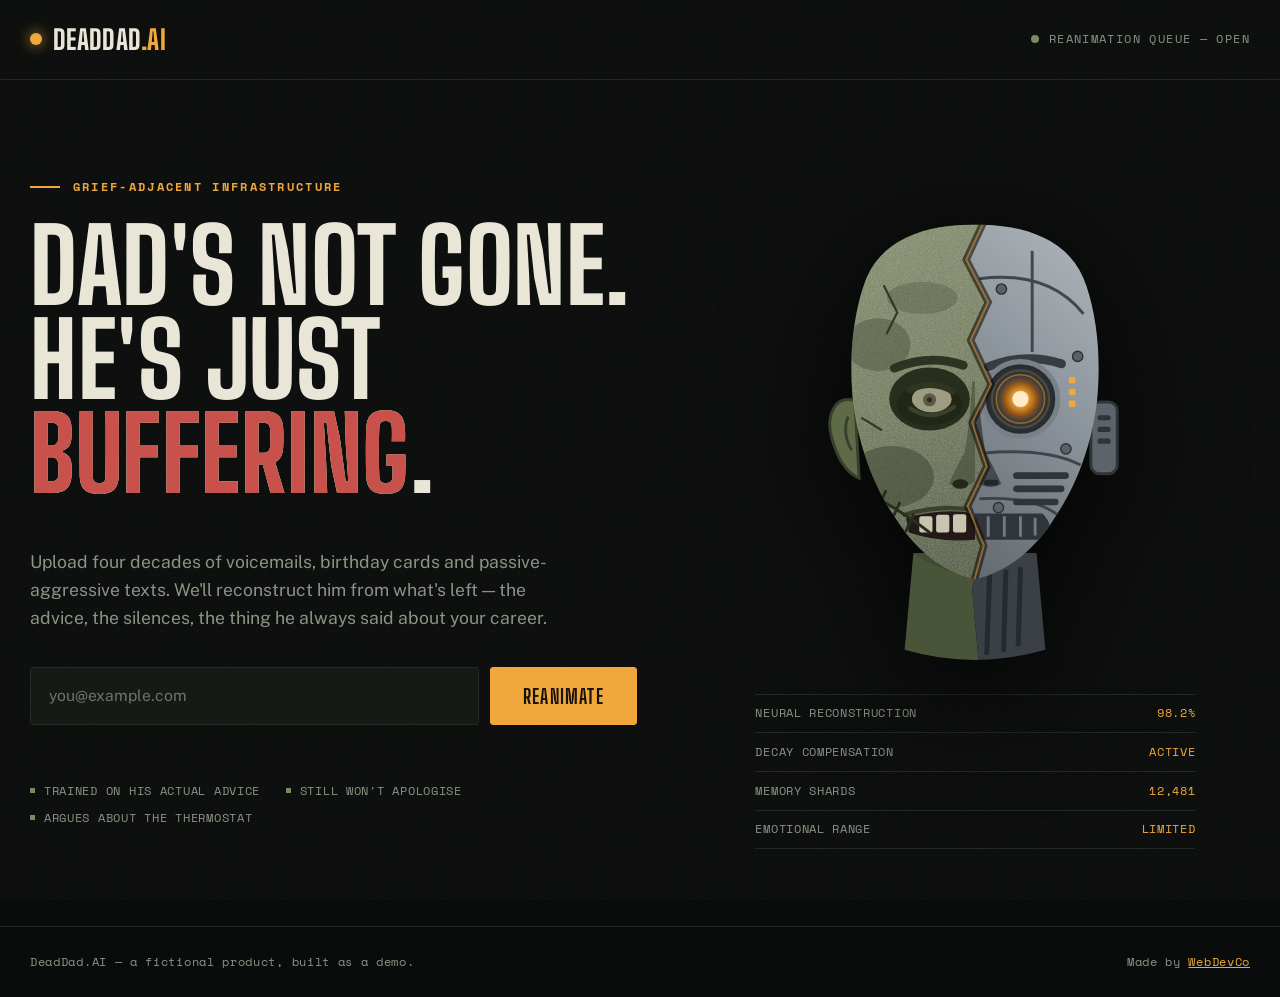
==== sites/deaddad-ai/index.html @ b1925274 "Add DeadDad.AI demo site A single front page for a fictional product, and the second demo in the sho" ====
<!DOCTYPE html>
<html lang="en">
<head>
<meta charset="utf-8">
<meta name="viewport" content="width=device-width, initial-scale=1">
<title>DeadDad.AI — He's not gone, he's buffering</title>
<meta name="description" content="DeadDad.AI reconstructs your father from four decades of voicemails, birthday cards and passive-aggressive texts. A fictional product, built as a demo.">
<meta name="theme-color" content="#0A0C0B">

<!-- Fictional product built as a portfolio demo. Keep it out of search. -->
<meta name="robots" content="noindex, nofollow">

<meta property="og:title" content="DeadDad.AI — He's not gone, he's buffering">
<meta property="og:description" content="Upload the voicemails. We'll do the rest.">
<meta property="og:type" content="website">

<link rel="preconnect" href="https://fonts.googleapis.com">
<link rel="preconnect" href="https://fonts.gstatic.com" crossorigin>
<link href="https://fonts.googleapis.com/css2?family=Big+Shoulders+Display:wght@500;700;800&family=Public+Sans:wght@400;500;600&family=Space+Mono:wght@400;700&display=swap" rel="stylesheet">
<link rel="stylesheet" href="assets/css/style.css">
<link rel="icon" href="data:image/svg+xml,<svg xmlns='http://www.w3.org/2000/svg' viewBox='0 0 100 100'><text y='.9em' font-size='90'>🧟</text></svg>">
</head>
<body>

<a class="skip-link" href="#main">Skip to content</a>

<div class="grain" aria-hidden="true"></div>

<header class="site-header">
  <div class="wrap header-inner">
    <a class="brand" href="#">
      <span class="brand-dot" aria-hidden="true"></span>
      <span class="brand-text">DeadDad<span class="brand-tld">.AI</span></span>
    </a>
    <p class="status" role="status">
      <span class="status-led" aria-hidden="true"></span>
      Reanimation queue&nbsp;— open
    </p>
  </div>
</header>

<main id="main">
  <section class="hero">
    <div class="wrap hero-inner">

      <div class="hero-copy">
        <p class="eyebrow">Grief-adjacent infrastructure</p>

        <h1>Dad's not gone.<br>He's just <span class="glitch" data-text="buffering">buffering</span>.</h1>

        <p class="lede">
          Upload four decades of voicemails, birthday cards and passive-aggressive
          texts. We'll reconstruct him from what's left — the advice, the silences,
          the thing he always said about your career.
        </p>

        <form class="signup" id="signup" novalidate>
          <label class="sr-only" for="email">Email address</label>
          <input id="email" name="email" type="email" placeholder="you@example.com" autocomplete="email" required>
          <button class="btn" type="submit">Reanimate</button>
          <p class="form-status" id="form-status" role="status" aria-live="polite"></p>
        </form>

        <ul class="claims">
          <li>Trained on his actual advice</li>
          <li>Still won't apologise</li>
          <li>Argues about the thermostat</li>
        </ul>
      </div>

      <div class="hero-art">
        <!-- ── The specimen ──────────────────────────────────
             One head, split by a single jagged seam. Both halves
             are clipped against that same path, so the tear
             interlocks instead of being two drawings side by side.
        -->
        <svg class="face" viewBox="0 0 600 700" role="img"
             aria-labelledby="face-title face-desc">
          <title id="face-title">The DeadDad.AI specimen</title>
          <desc id="face-desc">A front-facing head split down the middle: decayed
            grey-green flesh with a clouded, sunken eye on the left, a plated
            machine half with a glowing amber optic on the right.</desc>

          <defs>
            <linearGradient id="fleshGrad" x1="0" y1="0" x2=".35" y2="1">
              <stop offset="0"   stop-color="#8D9872"/>
              <stop offset=".5"  stop-color="#6F7B58"/>
              <stop offset="1"   stop-color="#414A33"/>
            </linearGradient>

            <linearGradient id="metalGrad" x1="1" y1="0" x2=".25" y2="1">
              <stop offset="0"   stop-color="#C8CED3"/>
              <stop offset=".45" stop-color="#8E969D"/>
              <stop offset="1"   stop-color="#42484E"/>
            </linearGradient>

            <radialGradient id="opticGlow">
              <stop offset="0"   stop-color="#FFE2B4"/>
              <stop offset=".35" stop-color="#F0A83C"/>
              <stop offset="1"   stop-color="#7E430B"/>
            </radialGradient>

            <linearGradient id="scanGrad" x1="0" y1="0" x2="0" y2="1">
              <stop offset="0"   stop-color="#F0A83C" stop-opacity="0"/>
              <stop offset=".5"  stop-color="#F0A83C" stop-opacity=".55"/>
              <stop offset="1"   stop-color="#F0A83C" stop-opacity="0"/>
            </linearGradient>

            <filter id="softGlow" x="-80%" y="-80%" width="260%" height="260%">
              <feGaussianBlur stdDeviation="10" result="b"/>
              <feMerge><feMergeNode in="b"/><feMergeNode in="SourceGraphic"/></feMerge>
            </filter>

            <filter id="skinTexture">
              <feTurbulence type="fractalNoise" baseFrequency=".85" numOctaves="3" result="n"/>
              <feColorMatrix in="n" type="saturate" values="0"/>
              <feComposite operator="in" in2="SourceGraphic"/>
            </filter>

            <!-- The tear. Both halves clip against these same points, so the
                 sides interlock instead of merely abutting. -->
            <clipPath id="clipFlesh">
              <path d="M0,0 L300,0 L314,84 L288,140 L318,198 L294,250 L322,310
                       L296,362 L316,422 L290,476 L312,530 L296,588 L306,700 L0,700 Z"/>
            </clipPath>
            <clipPath id="clipMachine">
              <path d="M600,0 L300,0 L314,84 L288,140 L318,198 L294,250 L322,310
                       L296,362 L316,422 L290,476 L312,530 L296,588 L306,700 L600,700 Z"/>
            </clipPath>

            <!-- Skull: broad flat cranium, widest at the cheekbones,
                 jaw kept wide so it doesn't taper to an egg. -->
            <clipPath id="clipHead">
              <path d="M300,92 C232,92 168,112 148,176 C132,224 128,282 134,336
                       C142,396 162,448 190,490 C218,536 256,566 300,576
                       C344,566 382,536 410,490 C438,448 458,396 466,336
                       C472,282 468,224 452,176 C432,112 368,92 300,92 Z"/>
            </clipPath>
          </defs>

          <!-- ear / audio port, behind the skull -->
          <g clip-path="url(#clipFlesh)">
            <path d="M136,332 C108,324 96,354 105,384 C112,410 124,430 142,438 Z"
                  fill="#5F6A48" stroke="#39412B" stroke-width="4"/>
            <path d="M127,354 C121,368 123,386 132,400" fill="none" stroke="#39412B" stroke-width="4"/>
          </g>
          <g clip-path="url(#clipMachine)">
            <rect x="458" y="334" width="36" height="98" rx="12" fill="#5C636A" stroke="#2E3438" stroke-width="4"/>
            <g fill="#2E3438">
              <rect x="467" y="352" width="18" height="7" rx="3.5"/>
              <rect x="467" y="368" width="18" height="7" rx="3.5"/>
              <rect x="467" y="384" width="18" height="7" rx="3.5"/>
            </g>
          </g>

          <!-- neck -->
          <g clip-path="url(#clipFlesh)">
            <path d="M216,540 L204,672 Q300,700 396,672 L384,540 Z" fill="#4A5439"/>
            <path d="M216,540 Q300,600 384,540" fill="#3B4430" opacity=".55"/>
          </g>
          <g clip-path="url(#clipMachine)">
            <path d="M216,540 L204,672 Q300,700 396,672 L384,540 Z" fill="#3A4045"/>
            <g stroke="#252A2E" stroke-width="7" stroke-linecap="round">
              <path d="M320,570 L316,676"/>
              <path d="M342,566 L339,672"/>
              <path d="M362,562 L359,664"/>
            </g>
          </g>

          <!-- ── Flesh half ─────────────────────────────────── -->
          <g clip-path="url(#clipFlesh)">
            <g clip-path="url(#clipHead)">
              <rect width="600" height="700" fill="url(#fleshGrad)"/>
              <rect width="600" height="700" fill="#2A311F" opacity=".45" filter="url(#skinTexture)"/>

              <!-- hollows: temple, cheek, jaw -->
              <ellipse cx="186" cy="436" rx="58" ry="42" fill="#3A4230" opacity=".5"/>
              <ellipse cx="168" cy="256" rx="44" ry="36" fill="#3A4230" opacity=".36"/>
              <ellipse cx="228" cy="192" rx="48" ry="22" fill="#3A4230" opacity=".28"/>

              <!-- nose: a shadow form, not a line -->
              <path d="M300,306 L300,442 Q280,456 264,446 Q274,424 286,402 Q294,356 296,306 Z"
                    fill="#3E4732" opacity=".55"/>
              <ellipse cx="280" cy="446" rx="11" ry="6.5" fill="#1D2315" opacity=".9"/>

              <!-- sunken socket -->
              <ellipse cx="238" cy="330" rx="55" ry="43" fill="#232A1A" opacity=".95"/>
              <ellipse cx="238" cy="338" rx="45" ry="28" fill="#1B2113" opacity=".55"/>
              <!-- clouded eye -->
              <ellipse cx="241" cy="330" rx="27" ry="18" fill="#C3BFAA"/>
              <ellipse cx="241" cy="330" rx="27" ry="18" fill="#71724F" opacity=".45"/>
              <circle cx="238" cy="331" r="9" fill="#5C5B48"/>
              <circle cx="238" cy="331" r="3.5" fill="#2C2C21"/>
              <!-- lids -->
              <path d="M211,318 Q241,303 270,320" fill="none" stroke="#2F3620" stroke-width="8" stroke-linecap="round"/>
              <path d="M212,343 Q241,362 271,341" fill="none" stroke="#39412B" stroke-width="6" stroke-linecap="round"/>
              <!-- brow -->
              <path d="M190,288 Q238,268 284,284" fill="none" stroke="#2C3320" stroke-width="12" stroke-linecap="round"/>

              <!-- mouth: torn lip, teeth through the gap -->
              <path d="M206,492 Q254,478 300,486 L300,522 Q250,526 210,512 Z" fill="#231A17"/>
              <g fill="#C9C5B0">
                <rect x="224" y="490" width="18" height="22" rx="3"/>
                <rect x="247" y="488" width="18" height="24" rx="3"/>
                <rect x="270" y="487" width="18" height="25" rx="3"/>
              </g>
              <path d="M204,488 Q252,473 300,482" fill="none" stroke="#39412B" stroke-width="6" stroke-linecap="round"/>

              <!-- sutures along the jaw -->
              <g stroke="#28301C" stroke-width="4" stroke-linecap="round">
                <path d="M168,466 Q208,488 238,512"/>
                <path d="M178,456 L168,478"/><path d="M197,472 L187,494"/>
                <path d="M216,488 L206,510"/>
              </g>

              <!-- cracks -->
              <g stroke="#262D1B" stroke-width="3" fill="none" stroke-linecap="round" opacity=".85">
                <path d="M176,176 L194,212 L180,240"/>
                <path d="M146,356 L172,372"/>
                <path d="M224,548 L242,572"/>
              </g>
            </g>
          </g>

          <!-- ── Machine half ───────────────────────────────── -->
          <g clip-path="url(#clipMachine)">
            <g clip-path="url(#clipHead)">
              <rect width="600" height="700" fill="url(#metalGrad)"/>

              <!-- plate seams -->
              <g fill="none" stroke="#373D43" stroke-width="4" opacity=".9">
                <path d="M306,166 Q400,154 448,214"/>
                <path d="M310,404 Q396,396 444,420"/>
                <path d="M306,466 Q384,462 418,492"/>
                <path d="M378,128 L378,266"/>
              </g>

              <!-- nose plate -->
              <path d="M300,306 L300,442 Q320,456 336,446 Q326,424 314,402 Q306,356 304,306 Z"
                    fill="#3A4046" opacity=".85"/>
              <rect x="312" y="440" width="20" height="8" rx="4" fill="#22262A"/>

              <!-- cheek vent -->
              <g fill="#2F353A">
                <rect x="352" y="430" width="76" height="9" rx="4.5"/>
                <rect x="352" y="448" width="70" height="9" rx="4.5"/>
                <rect x="352" y="466" width="62" height="9" rx="4.5"/>
              </g>

              <!-- hex screws -->
              <g fill="#5A6167" stroke="#2C3236" stroke-width="2">
                <circle cx="336" cy="180" r="7"/>
                <circle cx="440" cy="272" r="7"/>
                <circle cx="332" cy="478" r="7"/>
                <circle cx="424" cy="398" r="7"/>
              </g>

              <!-- temple status LEDs -->
              <g class="leds" fill="#F0A83C">
                <rect x="428" y="300" width="9" height="9" rx="2"/>
                <rect x="428" y="316" width="9" height="9" rx="2"/>
                <rect x="428" y="332" width="9" height="9" rx="2"/>
              </g>

              <!-- brow plate -->
              <path d="M318,286 Q368,266 418,282" fill="none" stroke="#373D43" stroke-width="12" stroke-linecap="round"/>

              <!-- optic -->
              <circle cx="362" cy="330" r="51" fill="#282D31"/>
              <circle cx="362" cy="330" r="51" fill="none" stroke="#798188" stroke-width="7"/>
              <circle cx="362" cy="330" r="39" fill="none" stroke="#434950" stroke-width="3"/>
              <g class="optic" filter="url(#softGlow)">
                <circle cx="362" cy="330" r="25" fill="url(#opticGlow)"/>
                <circle cx="362" cy="330" r="11" fill="#FFEACA"/>
              </g>
              <circle cx="362" cy="330" r="33" fill="none" stroke="#F0A83C" stroke-width="2" opacity=".45"/>

              <!-- mouth: same band as the flesh side, so it lines up -->
              <path d="M300,486 L392,486 Q408,502 400,522 L300,522 Z" fill="#2F353A"/>
              <g stroke="#727A81" stroke-width="4">
                <path d="M318,490 L318,518"/><path d="M340,490 L340,518"/>
                <path d="M362,490 L362,518"/><path d="M382,492 L382,516"/>
              </g>
              <circle cx="404" cy="546" r="10" fill="#5A6167" stroke="#2C3236" stroke-width="2"/>
            </g>
          </g>

          <!-- ── The seam ───────────────────────────────────── -->
          <g clip-path="url(#clipHead)">
            <path d="M300,0 L314,84 L288,140 L318,198 L294,250 L322,310
                     L296,362 L316,422 L290,476 L312,530 L296,588 L306,700"
                  fill="none" stroke="#14100A" stroke-width="10" opacity=".6"/>
            <path class="seam" d="M300,0 L314,84 L288,140 L318,198 L294,250 L322,310
                     L296,362 L316,422 L290,476 L312,530 L296,588 L306,700"
                  fill="none" stroke="#F0A83C" stroke-width="2.5" opacity=".5"/>
          </g>

          <!-- scan: a soft band, so it reads as a sweep rather than a stray rule -->
          <g clip-path="url(#clipHead)">
            <rect class="scan" x="0" y="0" width="600" height="46" fill="url(#scanGrad)"/>
          </g>
        </svg>

        <!-- readout -->
        <ul class="readout" aria-label="Reconstruction status">
          <li><span>Neural reconstruction</span><b>98.2%</b></li>
          <li><span>Decay compensation</span><b>Active</b></li>
          <li><span>Memory shards</span><b>12,481</b></li>
          <li><span>Emotional range</span><b>Limited</b></li>
        </ul>
      </div>

    </div>
  </section>
</main>

<footer class="site-footer">
  <div class="wrap footer-inner">
    <p>DeadDad.AI — a fictional product, built as a demo.</p>
    <p>Made by <a href="../../index.html">WebDevCo</a></p>
  </div>
</footer>

<script src="assets/js/site.js"></script>
</body>
</html>
---- sites/deaddad-ai/assets/css/style.css ----
/* ==========================================================
   DeadDad.AI

   Committed single-theme: a dark identity, so every colour is
   set explicitly rather than inherited from the host.

   The palette inverts the usual sci-fi split — the MACHINE is
   warm (amber), the FLESH is cold (grey-green). Warm reads as
   the thing pretending to be alive.
   ========================================================== */

:root {
  --void:     #0A0C0B;
  --void-2:   #10130F;
  --panel:    #161A15;

  --bone:     #E9E5D7;
  --muted:    #8D9384;   /* grey, biased green toward the flesh */

  --amber:      #F0A83C;
  --amber-lift: #FFC470;
  --amber-deep: #8A4C0E;

  --flesh:    #7C8A63;
  --line:     #242A22;

  --display: "Big Shoulders Display", "Arial Narrow", sans-serif;
  --sans:    "Public Sans", system-ui, -apple-system, "Segoe UI", sans-serif;
  --mono:    "Space Mono", ui-monospace, Menlo, monospace;

  --wrap: 1220px;
}

*, *::before, *::after { box-sizing: border-box; }

body {
  margin: 0;
  background: var(--void);
  color: var(--bone);
  font-family: var(--sans);
  font-size: 17px;
  line-height: 1.6;
  -webkit-font-smoothing: antialiased;
  overflow-x: hidden;
}

img, svg { max-width: 100%; }
p { margin: 0 0 1em; }
a { color: var(--amber); }

.wrap { width: min(100% - 2.5rem, var(--wrap)); margin-inline: auto; }

.sr-only, .skip-link {
  position: absolute; width: 1px; height: 1px;
  overflow: hidden; clip: rect(0 0 0 0); white-space: nowrap;
}
.skip-link:focus {
  width: auto; height: auto; clip: auto;
  left: 0; top: 0; z-index: 200;
  background: var(--amber); color: var(--void);
  padding: .75rem 1.25rem; font-weight: 600;
}
:focus-visible { outline: 2px solid var(--amber); outline-offset: 3px; }

/* Film grain over the whole page — keeps the flat dark from
   looking like an empty div. */
.grain {
  position: fixed; inset: 0; z-index: 1; pointer-events: none;
  opacity: .05;
  background-image: url("data:image/svg+xml,%3Csvg xmlns='http://www.w3.org/2000/svg' width='160' height='160'%3E%3Cfilter id='n'%3E%3CfeTurbulence type='fractalNoise' baseFrequency='.85' numOctaves='3'/%3E%3C/filter%3E%3Crect width='160' height='160' filter='url(%23n)'/%3E%3C/svg%3E");
}

/* ── Header ────────────────────────────────────────────── */
.site-header { position: relative; z-index: 2; border-bottom: 1px solid var(--line); }
.header-inner {
  display: flex; align-items: center; justify-content: space-between;
  gap: 1rem; padding: 1.1rem 0;
}
.brand { display: flex; align-items: center; gap: .7rem; text-decoration: none; color: var(--bone); }
.brand-dot {
  width: 12px; height: 12px; border-radius: 50%;
  background: var(--amber);
  box-shadow: 0 0 14px rgba(240, 168, 60, .85);
}
.brand-text {
  font-family: var(--display);
  font-size: 1.7rem; font-weight: 800;
  letter-spacing: .01em; text-transform: uppercase;
}
.brand-tld { color: var(--amber); }

.status {
  margin: 0;
  font-family: var(--mono); font-size: .72rem;
  letter-spacing: .12em; text-transform: uppercase;
  color: var(--muted);
  display: flex; align-items: center; gap: .6rem;
}
.status-led {
  width: 8px; height: 8px; border-radius: 50%;
  background: var(--flesh);
  animation: blink 2.4s steps(1, end) infinite;
}
@keyframes blink { 0%, 70% { opacity: 1; } 71%, 100% { opacity: .25; } }

/* ── Hero ──────────────────────────────────────────────── */
.hero { position: relative; z-index: 2; padding: clamp(2.5rem, 6vw, 5rem) 0 clamp(3rem, 6vw, 5rem); }
.hero-inner {
  display: grid;
  grid-template-columns: minmax(0, 1.05fr) minmax(0, .95fr);
  gap: clamp(2rem, 5vw, 4.5rem);
  align-items: center;
}

.eyebrow {
  font-family: var(--mono); font-size: .72rem; font-weight: 700;
  letter-spacing: .2em; text-transform: uppercase;
  color: var(--amber);
  margin: 0 0 1.4rem;
  display: flex; align-items: center; gap: .8rem;
}
.eyebrow::before { content: ""; width: 30px; height: 2px; background: var(--amber); flex: none; }

h1 {
  font-family: var(--display);
  font-size: clamp(3.4rem, 8vw, 6.5rem);
  font-weight: 800; line-height: .92;
  letter-spacing: .005em; text-transform: uppercase;
  margin: 0 0 .45em; text-wrap: balance;
}

/* Chromatic split on the one word that carries the joke. */
.glitch { position: relative; color: var(--amber); display: inline-block; }
.glitch::before, .glitch::after {
  content: attr(data-text);
  position: absolute; left: 0; top: 0;
  width: 100%; overflow: hidden;
}
/* The split layers sit at zero until the glitch fires, so the word stays
   clean amber instead of being muddied by two tinted copies. */
.glitch::before { color: #6FD3C4; animation: shearA 6s infinite; }
.glitch::after  { color: #C8524B; animation: shearB 6s infinite; }
@keyframes shearA {
  0%, 91%, 100% { opacity: 0; transform: none; }
  92% { opacity: .7; transform: translate(-4px, -2px); clip-path: inset(12% 0 54% 0); }
  95% { opacity: .7; transform: translate(3px, 2px);   clip-path: inset(58% 0 14% 0); }
  97% { opacity: 0;  transform: none; }
}
@keyframes shearB {
  0%, 91%, 100% { opacity: 0; transform: none; }
  93% { opacity: .6; transform: translate(5px, 2px);   clip-path: inset(48% 0 22% 0); }
  96% { opacity: .6; transform: translate(-4px, -1px); clip-path: inset(8% 0 66% 0); }
  98% { opacity: 0;  transform: none; }
}

.lede { color: var(--muted); font-size: 1.1rem; max-width: 48ch; }

/* ── Signup ────────────────────────────────────────────── */
.signup {
  display: flex; flex-wrap: wrap; gap: .7rem;
  margin: 2.2rem 0 1.8rem;
}
.signup input {
  flex: 1 1 15rem;
  font: inherit; font-size: .98rem;
  padding: .95rem 1.1rem;
  background: var(--panel);
  border: 1px solid var(--line);
  border-radius: 3px;
  color: var(--bone);
}
.signup input::placeholder { color: #6E7468; }
.signup input:focus { border-color: var(--amber); outline: none; }
.signup input[aria-invalid="true"] { border-color: #C8524B; }

.btn {
  font-family: var(--display);
  font-size: 1.25rem; font-weight: 700;
  letter-spacing: .06em; text-transform: uppercase;
  padding: .7rem 2rem;
  background: var(--amber); color: #17120A;
  border: 1px solid var(--amber);
  border-radius: 3px; cursor: pointer;
  transition: background .18s ease, transform .18s ease;
}
.btn:hover { background: var(--amber-lift); transform: translateY(-2px); }

.form-status {
  flex: 1 0 100%; margin: 0;
  font-family: var(--mono); font-size: .78rem;
  color: var(--muted); min-height: 1.3em;
}
.form-status.is-ok { color: var(--amber); }
.form-status.is-error { color: #D2685F; }

.claims {
  list-style: none; margin: 0; padding: 0;
  display: flex; flex-wrap: wrap; gap: .5rem 1.6rem;
  font-family: var(--mono); font-size: .76rem;
  letter-spacing: .06em; text-transform: uppercase;
  color: var(--muted);
}
.claims li { display: flex; align-items: center; gap: .55rem; }
.claims li::before { content: ""; width: 5px; height: 5px; background: var(--flesh); flex: none; }

/* ── The specimen ──────────────────────────────────────── */
.hero-art { display: flex; flex-direction: column; align-items: center; gap: 1.5rem; }

.face {
  width: 100%; max-width: 440px; height: auto;
  filter: drop-shadow(0 26px 60px rgba(0, 0, 0, .75));
}
.optic { animation: pulse 3.6s ease-in-out infinite; transform-origin: 362px 330px; }
@keyframes pulse {
  0%, 100% { opacity: .88; transform: scale(1); }
  50%      { opacity: 1;   transform: scale(1.06); }
}
.leds rect { animation: leds 1.8s steps(1, end) infinite; }
.leds rect:nth-child(2) { animation-delay: .6s; }
.leds rect:nth-child(3) { animation-delay: 1.2s; }
@keyframes leds { 0%, 40% { opacity: 1; } 41%, 100% { opacity: .18; } }

.seam { animation: seamPulse 3.6s ease-in-out infinite; }
@keyframes seamPulse { 0%, 100% { opacity: .35; } 50% { opacity: .7; } }

.scan { animation: sweep 7s linear infinite; }
@keyframes sweep {
  0%,  6%  { transform: translateY(80px);  opacity: 0; }
  10%      { opacity: .35; }
  90%      { opacity: .35; }
  100%     { transform: translateY(600px); opacity: 0; }
}

.readout {
  list-style: none; margin: 0; padding: 0;
  width: 100%; max-width: 440px;
  border-top: 1px solid var(--line);
}
.readout li {
  display: flex; justify-content: space-between; gap: 1rem;
  padding: .6rem 0;
  border-bottom: 1px solid var(--line);
  font-family: var(--mono); font-size: .72rem;
  letter-spacing: .06em; text-transform: uppercase;
}
.readout span { color: var(--muted); }
.readout b { color: var(--amber); font-weight: 400; }

/* ── Footer ────────────────────────────────────────────── */
.site-footer { position: relative; z-index: 2; border-top: 1px solid var(--line); padding: 1.6rem 0; }
.footer-inner {
  display: flex; flex-wrap: wrap; justify-content: space-between; gap: .5rem;
  font-family: var(--mono); font-size: .72rem;
  letter-spacing: .06em; color: var(--muted);
}
.footer-inner p { margin: 0; }

/* ── Responsive ────────────────────────────────────────── */
@media (max-width: 940px) {
  .hero-inner { grid-template-columns: 1fr; }
  .hero-art { order: -1; }
  .face { max-width: 330px; }
}

@media (max-width: 600px) {
  body { font-size: 16px; }
  .status { display: none; }
  .signup input { flex-basis: 100%; }
  .btn { width: 100%; }
}

/* Motion is decorative here — none of it carries meaning. */
@media (prefers-reduced-motion: reduce) {
  *, *::before, *::after {
    animation: none !important;
    transition-duration: .001ms !important;
  }
}
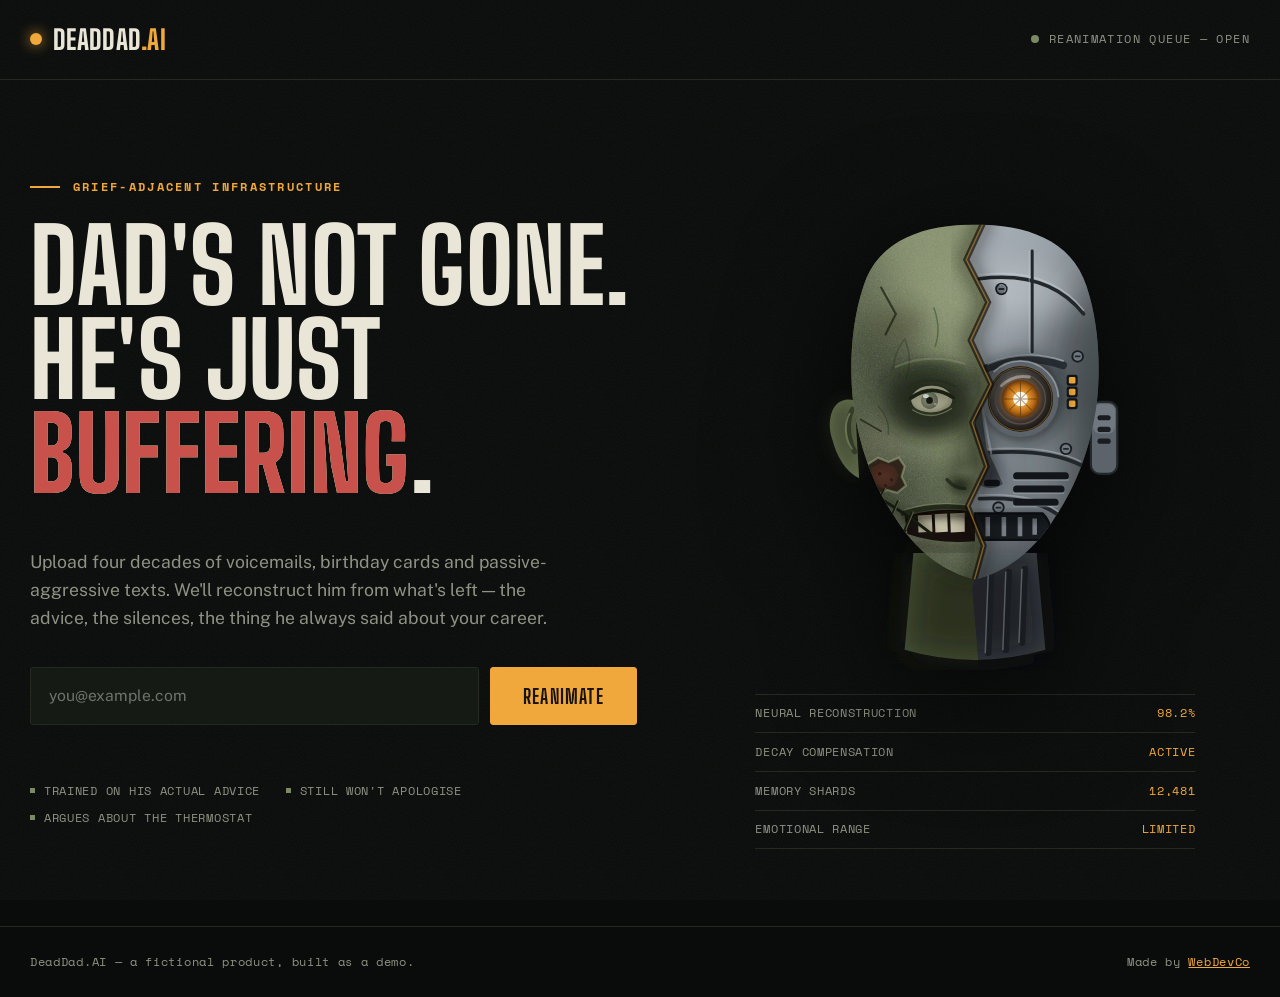
==== commit 77094196: "Model the DeadDad.AI face instead of drawing it flat The first version read as cartoon because it wa" ====
--- a/sites/deaddad-ai/index.html
+++ b/sites/deaddad-ai/index.html
@@ -82,43 +82,69 @@
             machine half with a glowing amber optic on the right.</desc>
 
           <defs>
-            <linearGradient id="fleshGrad" x1="0" y1="0" x2=".35" y2="1">
-              <stop offset="0"   stop-color="#8D9872"/>
-              <stop offset=".5"  stop-color="#6F7B58"/>
-              <stop offset="1"   stop-color="#414A33"/>
+            <!-- Key light sits upper-left; every highlight and shadow below
+                 is placed against that one direction, on both halves. -->
+            <linearGradient id="fleshGrad" x1=".15" y1="0" x2=".8" y2="1">
+              <stop offset="0"   stop-color="#96A079"/>
+              <stop offset=".42" stop-color="#77835F"/>
+              <stop offset="1"   stop-color="#3B4430"/>
             </linearGradient>
 
-            <linearGradient id="metalGrad" x1="1" y1="0" x2=".25" y2="1">
-              <stop offset="0"   stop-color="#C8CED3"/>
-              <stop offset=".45" stop-color="#8E969D"/>
-              <stop offset="1"   stop-color="#42484E"/>
+            <linearGradient id="metalGrad" x1=".1" y1="0" x2=".95" y2="1">
+              <stop offset="0"   stop-color="#D3D8DC"/>
+              <stop offset=".3"  stop-color="#A6AEB5"/>
+              <stop offset=".7"  stop-color="#6C747B"/>
+              <stop offset="1"   stop-color="#343A40"/>
             </linearGradient>
 
+            <radialGradient id="scleraGrad" cx=".45" cy=".4" r=".7">
+              <stop offset="0"   stop-color="#D8D4BE"/>
+              <stop offset=".62" stop-color="#B3B098"/>
+              <stop offset="1"   stop-color="#6E6C56"/>
+            </radialGradient>
+
+            <radialGradient id="irisGrad" cx=".4" cy=".35" r=".75">
+              <stop offset="0"   stop-color="#8C8E77"/>
+              <stop offset=".55" stop-color="#5E6150"/>
+              <stop offset="1"   stop-color="#31342A"/>
+            </radialGradient>
+
             <radialGradient id="opticGlow">
-              <stop offset="0"   stop-color="#FFE2B4"/>
-              <stop offset=".35" stop-color="#F0A83C"/>
-              <stop offset="1"   stop-color="#7E430B"/>
+              <stop offset="0"   stop-color="#FFF3DC"/>
+              <stop offset=".3"  stop-color="#F0A83C"/>
+              <stop offset=".72" stop-color="#B86A16"/>
+              <stop offset="1"   stop-color="#5E3208"/>
             </radialGradient>
+
+            <linearGradient id="barrelGrad" x1="0" y1="0" x2=".9" y2="1">
+              <stop offset="0"   stop-color="#4C535A"/>
+              <stop offset=".5"  stop-color="#20252A"/>
+              <stop offset="1"   stop-color="#0E1114"/>
+            </linearGradient>
 
             <linearGradient id="scanGrad" x1="0" y1="0" x2="0" y2="1">
               <stop offset="0"   stop-color="#F0A83C" stop-opacity="0"/>
-              <stop offset=".5"  stop-color="#F0A83C" stop-opacity=".55"/>
+              <stop offset=".5"  stop-color="#F0A83C" stop-opacity=".26"/>
               <stop offset="1"   stop-color="#F0A83C" stop-opacity="0"/>
             </linearGradient>
 
-            <filter id="softGlow" x="-80%" y="-80%" width="260%" height="260%">
-              <feGaussianBlur stdDeviation="10" result="b"/>
+            <filter id="b6"  x="-60%" y="-60%" width="220%" height="220%"><feGaussianBlur stdDeviation="6"/></filter>
+            <filter id="b12" x="-60%" y="-60%" width="220%" height="220%"><feGaussianBlur stdDeviation="12"/></filter>
+            <filter id="b22" x="-70%" y="-70%" width="240%" height="240%"><feGaussianBlur stdDeviation="22"/></filter>
+            <filter id="b34" x="-80%" y="-80%" width="260%" height="260%"><feGaussianBlur stdDeviation="34"/></filter>
+
+            <filter id="softGlow" x="-90%" y="-90%" width="280%" height="280%">
+              <feGaussianBlur stdDeviation="13" result="b"/>
               <feMerge><feMergeNode in="b"/><feMergeNode in="SourceGraphic"/></feMerge>
             </filter>
 
+            <!-- fine pore/mottle texture rather than visible grain -->
             <filter id="skinTexture">
-              <feTurbulence type="fractalNoise" baseFrequency=".85" numOctaves="3" result="n"/>
+              <feTurbulence type="fractalNoise" baseFrequency="1.4" numOctaves="4" result="n"/>
               <feColorMatrix in="n" type="saturate" values="0"/>
               <feComposite operator="in" in2="SourceGraphic"/>
             </filter>
 
-            <!-- The tear. Both halves clip against these same points, so the
-                 sides interlock instead of merely abutting. -->
             <clipPath id="clipFlesh">
               <path d="M0,0 L300,0 L314,84 L288,140 L318,198 L294,250 L322,310
                        L296,362 L316,422 L290,476 L312,530 L296,588 L306,700 L0,700 Z"/>
@@ -128,8 +154,6 @@
                        L296,362 L316,422 L290,476 L312,530 L296,588 L306,700 L600,700 Z"/>
             </clipPath>
 
-            <!-- Skull: broad flat cranium, widest at the cheekbones,
-                 jaw kept wide so it doesn't taper to an egg. -->
             <clipPath id="clipHead">
               <path d="M300,92 C232,92 168,112 148,176 C132,224 128,282 134,336
                        C142,396 162,448 190,490 C218,536 256,566 300,576
@@ -138,15 +162,19 @@
             </clipPath>
           </defs>
 
-          <!-- ear / audio port, behind the skull -->
+          <!-- ear / audio port -->
           <g clip-path="url(#clipFlesh)">
+            <path d="M136,332 C108,324 96,354 105,384 C112,410 124,430 142,438 Z" fill="#66714F"/>
             <path d="M136,332 C108,324 96,354 105,384 C112,410 124,430 142,438 Z"
-                  fill="#5F6A48" stroke="#39412B" stroke-width="4"/>
-            <path d="M127,354 C121,368 123,386 132,400" fill="none" stroke="#39412B" stroke-width="4"/>
+                  fill="#2C3320" opacity=".55" filter="url(#b12)"/>
+            <path d="M133,344 C124,360 126,384 136,402" fill="none" stroke="#2E3521" stroke-width="7" stroke-linecap="round" opacity=".8"/>
+            <path d="M129,350 C121,364 123,384 132,398" fill="none" stroke="#9AA57E" stroke-width="2.5" stroke-linecap="round" opacity=".5"/>
           </g>
           <g clip-path="url(#clipMachine)">
-            <rect x="458" y="334" width="36" height="98" rx="12" fill="#5C636A" stroke="#2E3438" stroke-width="4"/>
-            <g fill="#2E3438">
+            <rect x="458" y="334" width="36" height="98" rx="12" fill="#5C636A"/>
+            <rect x="458" y="334" width="36" height="98" rx="12" fill="none" stroke="#22272B" stroke-width="3"/>
+            <rect x="461" y="337" width="30" height="40" rx="9" fill="#B9C0C6" opacity=".22"/>
+            <g fill="#191D21">
               <rect x="467" y="352" width="18" height="7" rx="3.5"/>
               <rect x="467" y="368" width="18" height="7" rx="3.5"/>
               <rect x="467" y="384" width="18" height="7" rx="3.5"/>
@@ -156,148 +184,280 @@
           <!-- neck -->
           <g clip-path="url(#clipFlesh)">
             <path d="M216,540 L204,672 Q300,700 396,672 L384,540 Z" fill="#4A5439"/>
-            <path d="M216,540 Q300,600 384,540" fill="#3B4430" opacity=".55"/>
+            <path d="M216,540 L204,672 Q300,700 396,672 L384,540 Z" fill="#222819" opacity=".75" filter="url(#b22)"/>
+            <path d="M232,548 Q300,606 372,548 L372,540 L232,540 Z" fill="#1E2416" opacity=".6" filter="url(#b12)"/>
           </g>
           <g clip-path="url(#clipMachine)">
             <path d="M216,540 L204,672 Q300,700 396,672 L384,540 Z" fill="#3A4045"/>
-            <g stroke="#252A2E" stroke-width="7" stroke-linecap="round">
-              <path d="M320,570 L316,676"/>
-              <path d="M342,566 L339,672"/>
-              <path d="M362,562 L359,664"/>
+            <path d="M216,540 L204,672 Q300,700 396,672 L384,540 Z" fill="#14181B" opacity=".7" filter="url(#b22)"/>
+            <g stroke="#191D21" stroke-width="9" stroke-linecap="round">
+              <path d="M322,570 L318,676"/><path d="M346,566 L342,672"/><path d="M368,562 L364,662"/>
             </g>
-          </g>
-
-          <!-- ── Flesh half ─────────────────────────────────── -->
+            <g stroke="#8A929A" stroke-width="2" stroke-linecap="round" opacity=".55">
+              <path d="M318,570 L314,676"/><path d="M342,566 L338,672"/><path d="M364,562 L360,662"/>
+            </g>
+          </g>
+
+          <!-- ══ Flesh half ══════════════════════════════════ -->
           <g clip-path="url(#clipFlesh)">
             <g clip-path="url(#clipHead)">
               <rect width="600" height="700" fill="url(#fleshGrad)"/>
-              <rect width="600" height="700" fill="#2A311F" opacity=".45" filter="url(#skinTexture)"/>
-
-              <!-- hollows: temple, cheek, jaw -->
-              <ellipse cx="186" cy="436" rx="58" ry="42" fill="#3A4230" opacity=".5"/>
-              <ellipse cx="168" cy="256" rx="44" ry="36" fill="#3A4230" opacity=".36"/>
-              <ellipse cx="228" cy="192" rx="48" ry="22" fill="#3A4230" opacity=".28"/>
-
-              <!-- nose: a shadow form, not a line -->
-              <path d="M300,306 L300,442 Q280,456 264,446 Q274,424 286,402 Q294,356 296,306 Z"
-                    fill="#3E4732" opacity=".55"/>
-              <ellipse cx="280" cy="446" rx="11" ry="6.5" fill="#1D2315" opacity=".9"/>
-
-              <!-- sunken socket -->
-              <ellipse cx="238" cy="330" rx="55" ry="43" fill="#232A1A" opacity=".95"/>
-              <ellipse cx="238" cy="338" rx="45" ry="28" fill="#1B2113" opacity=".55"/>
-              <!-- clouded eye -->
-              <ellipse cx="241" cy="330" rx="27" ry="18" fill="#C3BFAA"/>
-              <ellipse cx="241" cy="330" rx="27" ry="18" fill="#71724F" opacity=".45"/>
-              <circle cx="238" cy="331" r="9" fill="#5C5B48"/>
-              <circle cx="238" cy="331" r="3.5" fill="#2C2C21"/>
-              <!-- lids -->
-              <path d="M211,318 Q241,303 270,320" fill="none" stroke="#2F3620" stroke-width="8" stroke-linecap="round"/>
-              <path d="M212,343 Q241,362 271,341" fill="none" stroke="#39412B" stroke-width="6" stroke-linecap="round"/>
-              <!-- brow -->
-              <path d="M190,288 Q238,268 284,284" fill="none" stroke="#2C3320" stroke-width="12" stroke-linecap="round"/>
-
-              <!-- mouth: torn lip, teeth through the gap -->
-              <path d="M206,492 Q254,478 300,486 L300,522 Q250,526 210,512 Z" fill="#231A17"/>
-              <g fill="#C9C5B0">
-                <rect x="224" y="490" width="18" height="22" rx="3"/>
-                <rect x="247" y="488" width="18" height="24" rx="3"/>
-                <rect x="270" y="487" width="18" height="25" rx="3"/>
-              </g>
-              <path d="M204,488 Q252,473 300,482" fill="none" stroke="#39412B" stroke-width="6" stroke-linecap="round"/>
-
-              <!-- sutures along the jaw -->
-              <g stroke="#28301C" stroke-width="4" stroke-linecap="round">
-                <path d="M168,466 Q208,488 238,512"/>
-                <path d="M178,456 L168,478"/><path d="M197,472 L187,494"/>
-                <path d="M216,488 L206,510"/>
-              </g>
-
-              <!-- cracks -->
-              <g stroke="#262D1B" stroke-width="3" fill="none" stroke-linecap="round" opacity=".85">
-                <path d="M176,176 L194,212 L180,240"/>
-                <path d="M146,356 L172,372"/>
-                <path d="M224,548 L242,572"/>
+
+              <!-- form: the far edge turns away from the light -->
+              <ellipse cx="140" cy="330" rx="76" ry="220" fill="#232A1A" opacity=".55" filter="url(#b34)"/>
+              <ellipse cx="262" cy="588" rx="120" ry="52" fill="#232A1A" opacity=".5" filter="url(#b34)"/>
+
+              <!-- highlights: forehead, cheekbone, chin -->
+              <ellipse cx="226" cy="198" rx="82" ry="52" fill="#C2CCA4" opacity=".3" filter="url(#b34)"/>
+              <ellipse cx="212" cy="392" rx="56" ry="32" fill="#B6C09A" opacity=".26" filter="url(#b22)"/>
+              <ellipse cx="272" cy="548" rx="40" ry="22" fill="#B6C09A" opacity=".18" filter="url(#b22)"/>
+
+              <!-- hollows -->
+              <ellipse cx="176" cy="262" rx="46" ry="52" fill="#2B3220" opacity=".45" filter="url(#b22)"/>
+              <ellipse cx="192" cy="450" rx="54" ry="44" fill="#2B3220" opacity=".5"  filter="url(#b22)"/>
+              <ellipse cx="238" cy="306" rx="74" ry="28" fill="#232A1A" opacity=".6"  filter="url(#b12)"/>
+
+              <!-- decay mottling, several hues so it isn't one flat stain -->
+              <ellipse cx="196" cy="212" rx="42" ry="26" fill="#5E6B45" opacity=".4" filter="url(#b22)"/>
+              <ellipse cx="168" cy="392" rx="38" ry="30" fill="#6B6250" opacity=".33" filter="url(#b22)"/>
+              <ellipse cx="248" cy="452" rx="46" ry="24" fill="#4E5A44" opacity=".36" filter="url(#b22)"/>
+              <ellipse cx="214" cy="530" rx="40" ry="26" fill="#5A5344" opacity=".3"  filter="url(#b22)"/>
+
+              <rect width="600" height="700" fill="#20261A" opacity=".22" filter="url(#skinTexture)"/>
+
+              <!-- decay, laid over the texture so it doesn't get washed out -->
+              <!-- lesion: skin gone, darker tissue beneath, raised pale rim -->
+              <!-- torn irregular edge, not a smooth blob -->
+              <path d="M152,420 L168,410 L182,416 L196,410 L204,422 L200,436
+                       L206,448 L194,458 L180,454 L166,462 L156,452 L150,438 Z"
+                    fill="#2A1F16" opacity=".9"/>
+              <path d="M158,424 L172,417 L190,422 L196,434 L190,448 L174,452 L162,444 Z"
+                    fill="#4A2A20" opacity=".7"/>
+              <ellipse cx="176" cy="436" rx="13" ry="9" fill="#5C332600" stroke="none"/>
+              <ellipse cx="176" cy="436" rx="13" ry="9" fill="#63382A" opacity=".55" filter="url(#b6)"/>
+              <path d="M152,420 L168,410 L182,416 L196,410 L204,422 L200,436
+                       L206,448 L194,458 L180,454 L166,462 L156,452 L150,438 Z"
+                    fill="none" stroke="#A3AD84" stroke-width="3" opacity=".5"/>
+              <g fill="#1A120D" opacity=".7">
+                <circle cx="170" cy="432" r="2.4"/><circle cx="186" cy="440" r="2"/>
+                <circle cx="178" cy="448" r="1.7"/>
+              </g>
+
+              <!-- veins showing through thin skin -->
+              <g fill="none" stroke="#2C3728" stroke-width="2" opacity=".45" stroke-linecap="round">
+                <path d="M204,248 Q216,276 206,302"/>
+                <path d="M204,248 Q190,266 188,290"/>
+                <path d="M244,206 Q254,234 246,258"/>
+                <path d="M168,340 Q184,356 182,378"/>
+              </g>
+
+              <!-- bruising under the eye and along the jaw -->
+              <ellipse cx="240" cy="358" rx="44" ry="17" fill="#1A2012" opacity=".5" filter="url(#b12)"/>
+              <ellipse cx="228" cy="502" rx="52" ry="22" fill="#3A2E36" opacity=".28" filter="url(#b22)"/>
+              <ellipse cx="196" cy="228" rx="34" ry="20" fill="#54503A" opacity=".38" filter="url(#b12)"/>
+
+              <!-- nose: form, not outline -->
+              <path d="M300,300 L300,444 Q278,458 262,446 Q272,422 284,398 Q292,350 295,300 Z"
+                    fill="#2A3220" opacity=".66" filter="url(#b12)"/>
+              <ellipse cx="292" cy="432" rx="16" ry="11" fill="#C2CCA4" opacity=".2" filter="url(#b6)"/>
+              <path d="M296,318 Q290,376 286,412" fill="none" stroke="#BAC59B" stroke-width="9"
+                    stroke-linecap="round" opacity=".2" filter="url(#b6)"/>
+              <ellipse cx="279" cy="447" rx="12" ry="7" fill="#151A10" opacity=".92" filter="url(#b6)"/>
+              <path d="M262,440 Q272,452 286,452" fill="none" stroke="#1B2114" stroke-width="5" stroke-linecap="round" opacity=".7"/>
+
+              <!-- eye socket -->
+              <ellipse cx="238" cy="334" rx="60" ry="44" fill="#1C2214" opacity=".8" filter="url(#b12)"/>
+
+              <!-- eyeball -->
+              <ellipse cx="241" cy="331" rx="28" ry="19" fill="url(#scleraGrad)"/>
+              <ellipse cx="241" cy="331" rx="28" ry="19" fill="#5A6047" opacity=".28"/>
+              <!-- iris + pupil -->
+              <circle cx="238" cy="332" r="11.5" fill="url(#irisGrad)"/>
+              <circle cx="238" cy="332" r="11.5" fill="#9AA189" opacity=".3"/>
+              <circle cx="238" cy="332" r="4.6" fill="#171A12"/>
+              <!-- catchlight: the single strongest realism cue -->
+              <ellipse cx="233" cy="326" rx="4" ry="2.8" fill="#FFFFFF" opacity=".85"/>
+              <ellipse cx="246" cy="337" rx="2" ry="1.4" fill="#FFFFFF" opacity=".3"/>
+              <!-- lid shadow cast onto the eyeball -->
+              <path d="M213,331 Q241,306 269,330 Q241,318 213,331 Z" fill="#101409" opacity=".55" filter="url(#b6)"/>
+              <!-- lash line + lid margins -->
+              <path d="M212,329 Q241,308 270,328" fill="none" stroke="#1A2011" stroke-width="5" stroke-linecap="round"/>
+              <path d="M213,342 Q241,360 270,340" fill="none" stroke="#2A3120" stroke-width="4" stroke-linecap="round"/>
+              <path d="M215,345 Q241,361 268,343" fill="none" stroke="#A8B189" stroke-width="1.8" stroke-linecap="round" opacity=".45"/>
+              <!-- crease -->
+              <path d="M208,314 Q240,296 272,313" fill="none" stroke="#242B18" stroke-width="3" stroke-linecap="round" opacity=".65"/>
+
+              <!-- brow: a mass with a lit top edge, not a drawn line -->
+              <path d="M188,296 Q238,272 288,290 Q238,284 188,296 Z" fill="#1F2615" opacity=".8" filter="url(#b6)"/>
+              <path d="M192,286 Q238,266 286,282" fill="none" stroke="#AAB58C" stroke-width="3" stroke-linecap="round" opacity=".28"/>
+
+              <!-- mouth: torn, teeth irregular -->
+              <path d="M204,490 Q252,476 300,484 L300,524 Q248,528 208,514 Z" fill="#18100E"/>
+              <g fill="#C4BFA6">
+                <path d="M222,489 l19,-1 l1,23 l-19,1 z"/>
+                <path d="M245,487 l17,-1 l1,25 l-17,1 z"/>
+                <path d="M266,486 l20,-1 l0,26 l-19,1 z"/>
+              </g>
+              <path d="M204,490 Q252,476 300,484 L300,494 Q250,486 206,499 Z" fill="#0B0705" opacity=".8" filter="url(#b6)"/>
+              <path d="M202,486 Q250,471 300,480" fill="none" stroke="#232A18" stroke-width="7" stroke-linecap="round"/>
+              <path d="M204,481 Q250,467 298,476" fill="none" stroke="#A3AE85" stroke-width="2" stroke-linecap="round" opacity=".3"/>
+              <path d="M212,528 Q252,540 300,532" fill="none" stroke="#1D2314" stroke-width="6" stroke-linecap="round" opacity=".55" filter="url(#b6)"/>
+
+              <!-- sutures: thread plus the puckered skin around it -->
+              <path d="M164,462 Q206,486 238,512" fill="none" stroke="#1B2113" stroke-width="9" stroke-linecap="round" opacity=".5" filter="url(#b6)"/>
+              <path d="M164,462 Q206,486 238,512" fill="none" stroke="#15190D" stroke-width="4" stroke-linecap="round"/>
+              <g stroke="#15190D" stroke-width="4" stroke-linecap="round">
+                <path d="M176,454 L166,478"/><path d="M195,470 L185,494"/><path d="M214,486 L204,510"/>
+              </g>
+              <g stroke="#A9B389" stroke-width="1.6" stroke-linecap="round" opacity=".4">
+                <path d="M178,452 L168,476"/><path d="M197,468 L187,492"/><path d="M216,484 L206,508"/>
+              </g>
+
+              <!-- cracks, tapered -->
+              <g fill="none" stroke="#1D2314" stroke-linecap="round" opacity=".75">
+                <path d="M172,178 L192,214 L178,242" stroke-width="3"/>
+                <path d="M144,358 L172,374" stroke-width="2.4"/>
+                <path d="M226,548 L244,572" stroke-width="2.2"/>
               </g>
             </g>
           </g>
 
-          <!-- ── Machine half ───────────────────────────────── -->
+          <!-- ══ Machine half ════════════════════════════════ -->
           <g clip-path="url(#clipMachine)">
             <g clip-path="url(#clipHead)">
               <rect width="600" height="700" fill="url(#metalGrad)"/>
 
-              <!-- plate seams -->
-              <g fill="none" stroke="#373D43" stroke-width="4" opacity=".9">
-                <path d="M306,166 Q400,154 448,214"/>
-                <path d="M310,404 Q396,396 444,420"/>
-                <path d="M306,466 Q384,462 418,492"/>
-                <path d="M378,128 L378,266"/>
-              </g>
-
-              <!-- nose plate -->
-              <path d="M300,306 L300,442 Q320,456 336,446 Q326,424 314,402 Q306,356 304,306 Z"
-                    fill="#3A4046" opacity=".85"/>
-              <rect x="312" y="440" width="20" height="8" rx="4" fill="#22262A"/>
-
-              <!-- cheek vent -->
-              <g fill="#2F353A">
-                <rect x="352" y="430" width="76" height="9" rx="4.5"/>
-                <rect x="352" y="448" width="70" height="9" rx="4.5"/>
-                <rect x="352" y="466" width="62" height="9" rx="4.5"/>
-              </g>
-
-              <!-- hex screws -->
-              <g fill="#5A6167" stroke="#2C3236" stroke-width="2">
-                <circle cx="336" cy="180" r="7"/>
-                <circle cx="440" cy="272" r="7"/>
-                <circle cx="332" cy="478" r="7"/>
-                <circle cx="424" cy="398" r="7"/>
-              </g>
-
-              <!-- temple status LEDs -->
+              <!-- form shading + specular sheen along the lit brow of the plate -->
+              <ellipse cx="470" cy="360" rx="70" ry="220" fill="#171B1F" opacity=".55" filter="url(#b34)"/>
+              <ellipse cx="352" cy="588" rx="110" ry="50" fill="#171B1F" opacity=".5"  filter="url(#b34)"/>
+              <ellipse cx="366" cy="186" rx="76" ry="40" fill="#F2F6F9" opacity=".3"  filter="url(#b22)"/>
+              <ellipse cx="410" cy="418" rx="34" ry="86" fill="#EDF2F6" opacity=".16" filter="url(#b22)"/>
+
+              <!-- panel seams: dark groove with a lit bevel above it -->
+              <g fill="none" stroke-linecap="round">
+                <path d="M306,166 Q400,154 448,214" stroke="#22272C" stroke-width="5"/>
+                <path d="M306,161 Q400,149 448,209" stroke="#C9D1D8" stroke-width="2" opacity=".5"/>
+                <path d="M310,404 Q396,396 444,420" stroke="#22272C" stroke-width="5"/>
+                <path d="M310,399 Q396,391 444,415" stroke="#C9D1D8" stroke-width="2" opacity=".45"/>
+                <path d="M306,466 Q384,462 418,492" stroke="#22272C" stroke-width="5"/>
+                <path d="M306,461 Q384,457 418,487" stroke="#C9D1D8" stroke-width="2" opacity=".4"/>
+                <path d="M378,128 L378,266" stroke="#22272C" stroke-width="4"/>
+                <path d="M374,128 L374,266" stroke="#C9D1D8" stroke-width="1.6" opacity=".4"/>
+              </g>
+
+              <!-- nose plate, bevelled -->
+              <path d="M300,300 L300,444 Q322,458 338,446 Q328,422 316,398 Q308,350 305,300 Z" fill="#464D54"/>
+              <path d="M300,300 L300,444 Q322,458 338,446 Q328,422 316,398 Q308,350 305,300 Z"
+                    fill="#14181C" opacity=".5" filter="url(#b12)"/>
+              <path d="M306,308 Q314,364 322,404" fill="none" stroke="#D2D9DF" stroke-width="3" stroke-linecap="round" opacity=".45"/>
+              <rect x="312" y="440" width="22" height="9" rx="4.5" fill="#0E1114"/>
+
+              <!-- cheek vent: recessed slots, lit on the lower lip of each -->
+              <g>
+                <rect x="352" y="430" width="76" height="10" rx="5" fill="#12161A"/>
+                <rect x="352" y="439" width="76" height="2.5" rx="1.25" fill="#AEB6BD" opacity=".45"/>
+                <rect x="352" y="448" width="70" height="10" rx="5" fill="#12161A"/>
+                <rect x="352" y="457" width="70" height="2.5" rx="1.25" fill="#AEB6BD" opacity=".4"/>
+                <rect x="352" y="466" width="62" height="10" rx="5" fill="#12161A"/>
+                <rect x="352" y="475" width="62" height="2.5" rx="1.25" fill="#AEB6BD" opacity=".35"/>
+              </g>
+
+              <!-- screws: recess, shaft, highlight -->
+              <g>
+                <g transform="translate(336,180)">
+                  <circle r="8.5" fill="#191D21"/><circle r="6" fill="#6E767E"/>
+                  <circle r="6" fill="none" stroke="#D5DCE2" stroke-width="1.4" opacity=".5" stroke-dasharray="9 20" transform="rotate(-40)"/>
+                  <rect x="-4" y="-1.2" width="8" height="2.4" rx="1" fill="#20252A"/>
+                </g>
+                <g transform="translate(440,272)">
+                  <circle r="8.5" fill="#191D21"/><circle r="6" fill="#6E767E"/>
+                  <rect x="-4" y="-1.2" width="8" height="2.4" rx="1" fill="#20252A"/>
+                </g>
+                <g transform="translate(332,478)">
+                  <circle r="8.5" fill="#191D21"/><circle r="6" fill="#6E767E"/>
+                  <rect x="-4" y="-1.2" width="8" height="2.4" rx="1" fill="#20252A"/>
+                </g>
+                <g transform="translate(424,398)">
+                  <circle r="8.5" fill="#191D21"/><circle r="6" fill="#6E767E"/>
+                  <rect x="-4" y="-1.2" width="8" height="2.4" rx="1" fill="#20252A"/>
+                </g>
+              </g>
+
+              <!-- temple LEDs, sunk into the plate -->
+              <g>
+                <rect x="425" y="297" width="15" height="15" rx="3" fill="#12161A"/>
+                <rect x="425" y="313" width="15" height="15" rx="3" fill="#12161A"/>
+                <rect x="425" y="329" width="15" height="15" rx="3" fill="#12161A"/>
+              </g>
               <g class="leds" fill="#F0A83C">
                 <rect x="428" y="300" width="9" height="9" rx="2"/>
                 <rect x="428" y="316" width="9" height="9" rx="2"/>
                 <rect x="428" y="332" width="9" height="9" rx="2"/>
               </g>
 
-              <!-- brow plate -->
-              <path d="M318,286 Q368,266 418,282" fill="none" stroke="#373D43" stroke-width="12" stroke-linecap="round"/>
-
-              <!-- optic -->
-              <circle cx="362" cy="330" r="51" fill="#282D31"/>
-              <circle cx="362" cy="330" r="51" fill="none" stroke="#798188" stroke-width="7"/>
-              <circle cx="362" cy="330" r="39" fill="none" stroke="#434950" stroke-width="3"/>
+              <!-- brow plate: mass with a lit leading edge -->
+              <path d="M314,300 Q368,272 422,294 Q368,286 314,300 Z" fill="#20252A" opacity=".85" filter="url(#b6)"/>
+              <path d="M316,288 Q368,266 420,284" fill="none" stroke="#2A3037" stroke-width="11" stroke-linecap="round"/>
+              <path d="M318,282 Q368,261 420,278" fill="none" stroke="#D8DFE5" stroke-width="2.6" stroke-linecap="round" opacity=".5"/>
+
+              <!-- optic assembly -->
+              <circle cx="362" cy="330" r="56" fill="#171B1F" opacity=".8" filter="url(#b12)"/>
+              <circle cx="362" cy="330" r="52" fill="#5B636B"/>
+              <circle cx="362" cy="330" r="52" fill="none" stroke="#DCE3E9" stroke-width="2.5" opacity=".45"
+                      stroke-dasharray="120 220" transform="rotate(-135 362 330)"/>
+              <circle cx="362" cy="330" r="43" fill="url(#barrelGrad)"/>
+              <circle cx="362" cy="330" r="43" fill="none" stroke="#0D1013" stroke-width="3"/>
+              <circle cx="362" cy="330" r="34" fill="none" stroke="#3C444B" stroke-width="2"/>
               <g class="optic" filter="url(#softGlow)">
-                <circle cx="362" cy="330" r="25" fill="url(#opticGlow)"/>
-                <circle cx="362" cy="330" r="11" fill="#FFEACA"/>
-              </g>
-              <circle cx="362" cy="330" r="33" fill="none" stroke="#F0A83C" stroke-width="2" opacity=".45"/>
-
-              <!-- mouth: same band as the flesh side, so it lines up -->
-              <path d="M300,486 L392,486 Q408,502 400,522 L300,522 Z" fill="#2F353A"/>
-              <g stroke="#727A81" stroke-width="4">
-                <path d="M318,490 L318,518"/><path d="M340,490 L340,518"/>
-                <path d="M362,490 L362,518"/><path d="M382,492 L382,516"/>
-              </g>
-              <circle cx="404" cy="546" r="10" fill="#5A6167" stroke="#2C3236" stroke-width="2"/>
+                <circle cx="362" cy="330" r="26" fill="url(#opticGlow)"/>
+                <circle cx="362" cy="330" r="10" fill="#FFF6E6"/>
+              </g>
+              <!-- iris ridges + glass reflection -->
+              <g stroke="#2A1A08" stroke-width="1.4" opacity=".45">
+                <path d="M362,308 L362,352"/><path d="M340,330 L384,330"/>
+                <path d="M347,315 L377,345"/><path d="M377,315 L347,345"/>
+              </g>
+              <path d="M336,312 Q352,296 374,300" fill="none" stroke="#FFFFFF" stroke-width="4" stroke-linecap="round" opacity=".38"/>
+              <circle cx="362" cy="330" r="43" fill="none" stroke="#F0A83C" stroke-width="1.5" opacity=".35"/>
+
+              <!-- mouth grille, aligned to the flesh side -->
+              <path d="M300,486 L392,486 Q408,502 400,522 L300,522 Z" fill="#171B1F"/>
+              <path d="M300,486 L392,486 Q408,502 400,522 L300,522 Z" fill="none" stroke="#0C0F12" stroke-width="3"/>
+              <g stroke="#767E86" stroke-width="5">
+                <path d="M318,491 L318,517"/><path d="M340,491 L340,517"/>
+                <path d="M362,491 L362,517"/><path d="M382,493 L382,515"/>
+              </g>
+              <g stroke="#C3CAD1" stroke-width="1.6" opacity=".5">
+                <path d="M315,491 L315,517"/><path d="M337,491 L337,517"/>
+                <path d="M359,491 L359,517"/><path d="M379,493 L379,515"/>
+              </g>
+              <path d="M300,486 L392,486 Q400,492 396,496 L300,496 Z" fill="#000000" opacity=".45" filter="url(#b6)"/>
+
+              <!-- jaw pivot -->
+              <g transform="translate(404,546)">
+                <circle r="12" fill="#191D21"/><circle r="9" fill="#69717A"/>
+                <circle r="9" fill="none" stroke="#D5DCE2" stroke-width="1.6" opacity=".45" stroke-dasharray="12 30" transform="rotate(-45)"/>
+                <circle r="3.4" fill="#20252A"/>
+              </g>
             </g>
           </g>
 
-          <!-- ── The seam ───────────────────────────────────── -->
+          <!-- ══ The tear ════════════════════════════════════ -->
           <g clip-path="url(#clipHead)">
+            <!-- skin lifts, so the machine reads as sitting under it -->
             <path d="M300,0 L314,84 L288,140 L318,198 L294,250 L322,310
                      L296,362 L316,422 L290,476 L312,530 L296,588 L306,700"
-                  fill="none" stroke="#14100A" stroke-width="10" opacity=".6"/>
+                  fill="none" stroke="#0A0D06" stroke-width="20" opacity=".45" filter="url(#b12)"/>
+            <path d="M300,0 L314,84 L288,140 L318,198 L294,250 L322,310
+                     L296,362 L316,422 L290,476 L312,530 L296,588 L306,700"
+                  fill="none" stroke="#100C07" stroke-width="8" opacity=".65"/>
             <path class="seam" d="M300,0 L314,84 L288,140 L318,198 L294,250 L322,310
                      L296,362 L316,422 L290,476 L312,530 L296,588 L306,700"
-                  fill="none" stroke="#F0A83C" stroke-width="2.5" opacity=".5"/>
-          </g>
-
-          <!-- scan: a soft band, so it reads as a sweep rather than a stray rule -->
+                  fill="none" stroke="#F0A83C" stroke-width="2" opacity=".45"/>
+          </g>
+
           <g clip-path="url(#clipHead)">
-            <rect class="scan" x="0" y="0" width="600" height="46" fill="url(#scanGrad)"/>
+            <rect class="scan" x="0" y="0" width="600" height="34" fill="url(#scanGrad)"/>
           </g>
         </svg>
 
